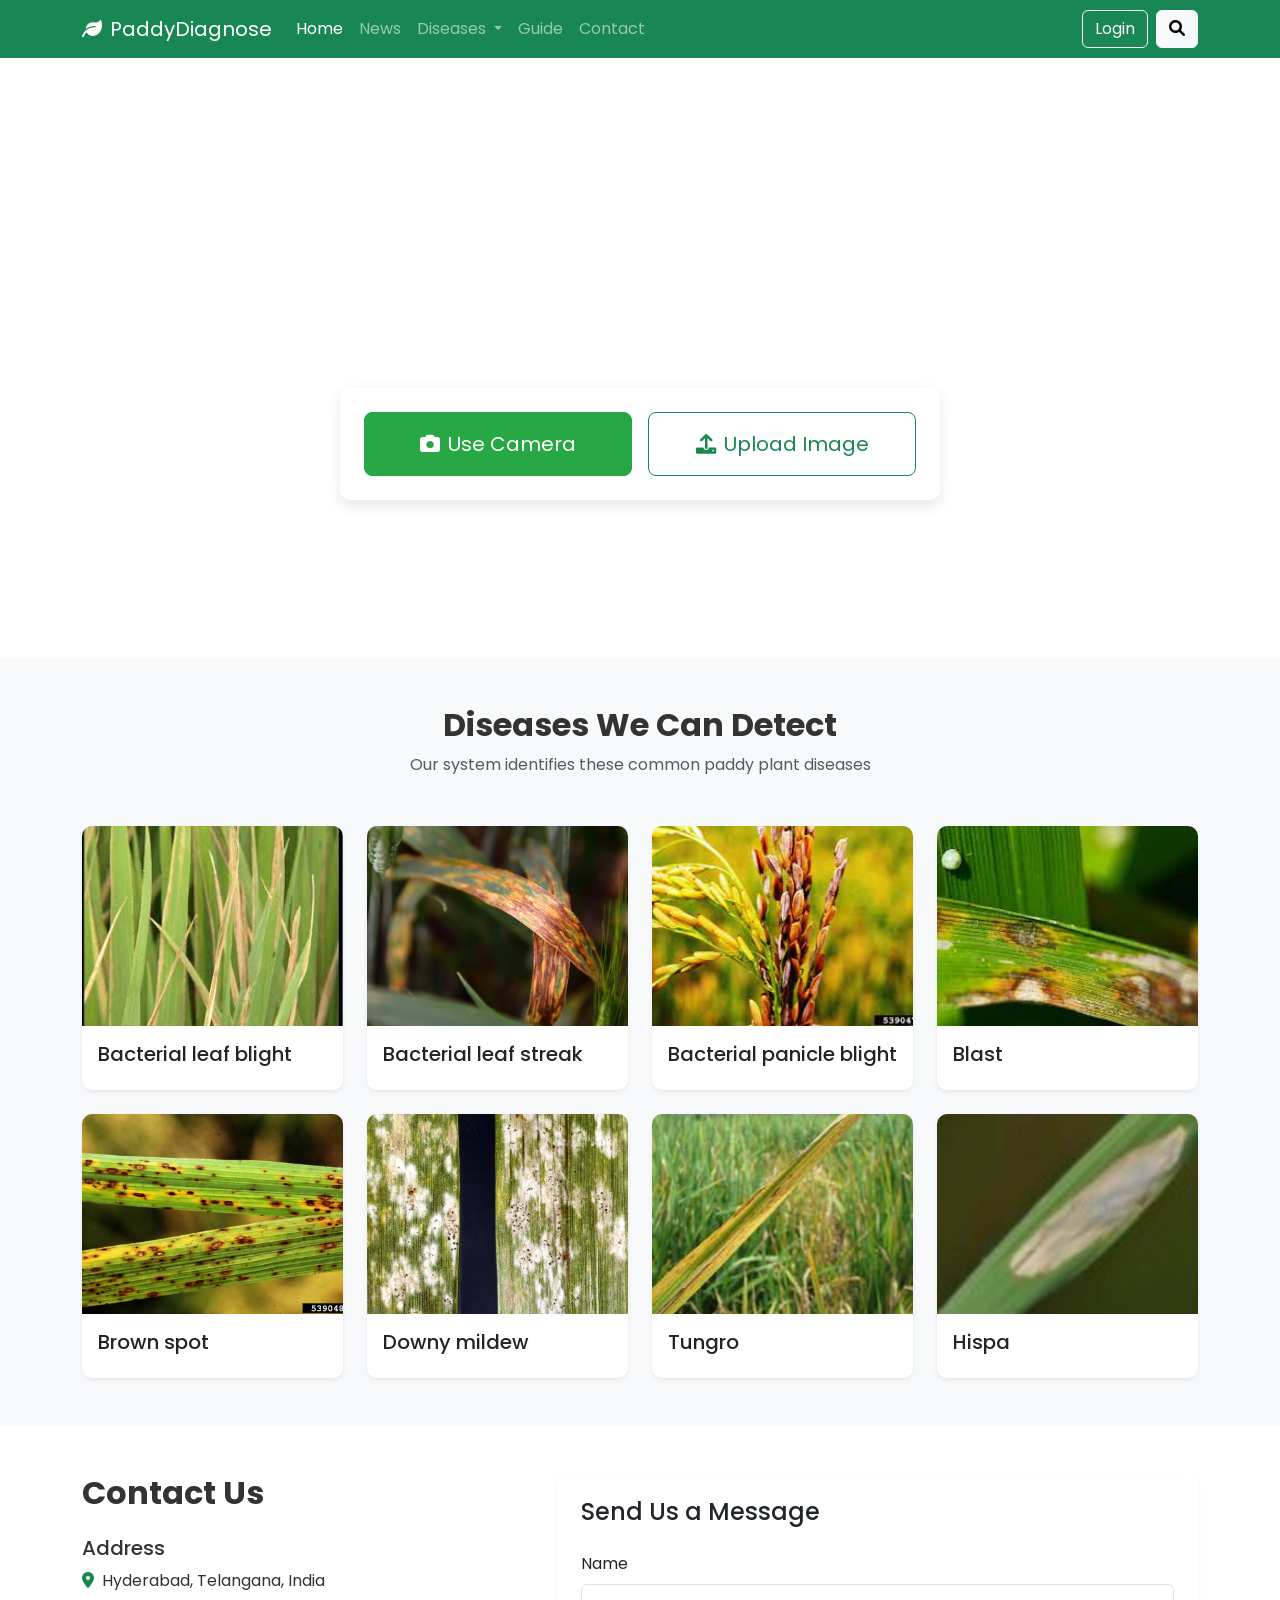
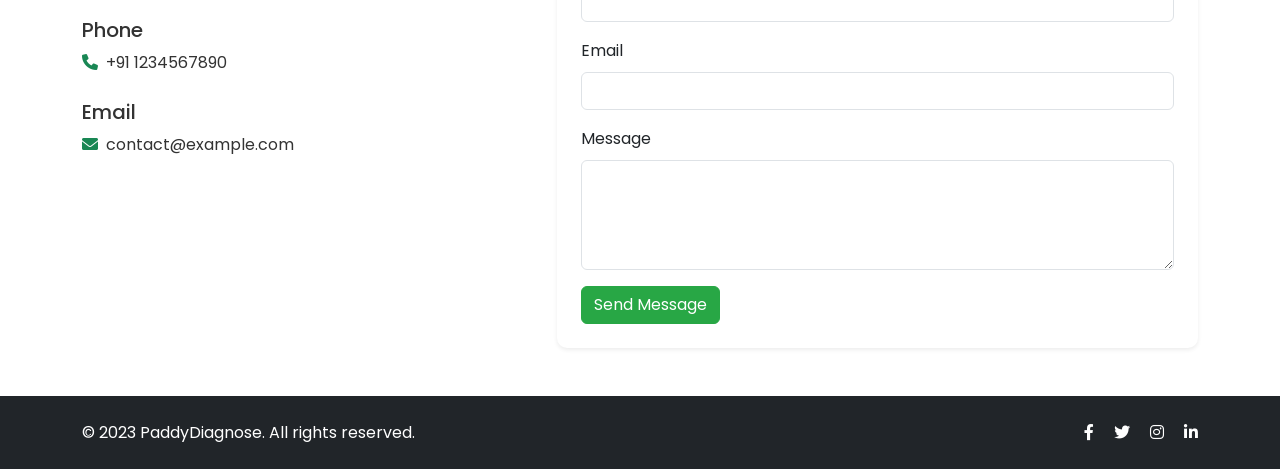
==== templates/index.html @ 66de1a06 "Add files via upload" ====
<!DOCTYPE html>
<html lang="en">
  <head>
    <title>Paddy Plant Disease Detection | AI-Powered Solution</title>
    <meta charset="UTF-8" />
    <meta name="viewport" content="width=device-width, initial-scale=1" />
    <meta
      name="description"
      content="AI-powered paddy plant disease detection system for farmers"
    />

    <!-- Bootstrap 5 -->
    <link
      href="https://cdn.jsdelivr.net/npm/bootstrap@5.1.3/dist/css/bootstrap.min.css"
      rel="stylesheet"
    />
    <!-- Font Awesome 6 -->
    <link
      rel="stylesheet"
      href="https://cdnjs.cloudflare.com/ajax/libs/font-awesome/6.0.0/css/all.min.css"
    />
    <!-- Google Fonts -->
    <link
      href="https://fonts.googleapis.com/css2?family=Poppins:wght@400;500;600;700&family=Open+Sans:wght@400;600&display=swap"
      rel="stylesheet"
    />
    <!-- Custom CSS -->
    <link rel="stylesheet" href="../static/styles.css" />
  </head>
  <body>
    <!-- Navigation -->
    <nav class="navbar navbar-expand-lg navbar-dark bg-success sticky-top">
      <div class="container">
        <a class="navbar-brand" href="/">
          <i class="fas fa-leaf me-2"></i>PaddyDiagnose
        </a>
        <button
          class="navbar-toggler"
          type="button"
          data-bs-toggle="collapse"
          data-bs-target="#navbarNav"
        >
          <span class="navbar-toggler-icon"></span>
        </button>
        <div class="collapse navbar-collapse" id="navbarNav">
          <ul class="navbar-nav me-auto">
            <li class="nav-item">
              <a class="nav-link active" href="/">Home</a>
            </li>
            <li class="nav-item">
              <a class="nav-link" href="#">News</a>
            </li>
            <li class="nav-item dropdown">
              <a
                class="nav-link dropdown-toggle"
                href="#"
                id="diseasesDropdown"
                role="button"
                data-bs-toggle="dropdown"
              >
                Diseases
              </a>
              <div class="dropdown-menu">
                <a class="dropdown-item" href="../new/leafblight.html"
                  >Bacterial leaf blight</a
                >
                <a class="dropdown-item" href="../new/leafstreak.html"
                  >Bacterial leaf streak</a
                >
                <a class="dropdown-item" href="../new/panicle.html"
                  >Bacterial panicle blight</a
                >
                <a class="dropdown-item" href="../new/blast.html">Blast</a>
                <a class="dropdown-item" href="../new/brown.html">Brown spot</a>
                <a class="dropdown-item" href="../new/DeadHeart.html"
                  >Dead heart</a
                >
                <a class="dropdown-item" href="../new/downy.html"
                  >Downy mildew</a
                >
                <a class="dropdown-item" href="../new/hispa.html">Hispa</a>
                <a class="dropdown-item" href="../new/tungro.html">Tungro</a>
              </div>
            </li>
            <li class="nav-item">
              <a class="nav-link" href="#">Guide</a>
            </li>
            <li class="nav-item">
              <a class="nav-link" href="#contact">Contact</a>
            </li>
          </ul>
          <div class="d-flex">
            <div id="google_translate_element" class="me-3"></div>
            <a href="#" class="btn btn-outline-light me-2">Login</a>
            <button class="btn btn-light">
              <i class="fas fa-search"></i>
            </button>
          </div>
        </div>
      </div>
    </nav>

    <!-- Hero Section -->
    <section class="hero-section">
      <div class="container text-center text-white">
        <h1 class="display-4 fw-bold mb-4">Paddy Disease Detection</h1>
        <p class="lead mb-5">
          Upload an image of your paddy plant to detect diseases instantly
        </p>

        <div class="card mx-auto" style="max-width: 600px">
          <div class="card-body p-4">
            <div class="row g-3">
              <div class="col-md-6">
                <a
                  href="../new/camera.html"
                  class="btn btn-success btn-lg w-100 py-3"
                >
                  <i class="fas fa-camera me-2"></i>Use Camera
                </a>
              </div>
              <div class="col-md-6">
                <form
                  id="upload-file"
                  method="post"
                  enctype="multipart/form-data"
                >
                  <label
                    id="upload-label"
                    for="imageUpload"
                    class="btn btn-outline-success btn-lg w-100 py-3 upload-label"
                  >
                    <i class="fas fa-upload me-2"></i>Upload Image
                  </label>
                  <input
                    type="file"
                    name="file"
                    id="imageUpload"
                    accept=".png, .jpg, .jpeg"
                    class="d-none"
                  />
                </form>
              </div>
            </div>

            <div class="image-section mt-4" style="display: none">
              <div class="img-preview mb-4">
                <div id="imagePreview"></div>
              </div>
              <button
                type="button"
                class="btn btn-success btn-lg w-100"
                id="btn-predict"
              >
                <i class="fas fa-search me-2"></i>Analyze Image
              </button>
            </div>

            <div class="loader text-center py-4" style="display: none">
              <div class="spinner-border text-success" role="status">
                <span class="visually-hidden">Loading...</span>
              </div>
              <p class="mt-2 mb-0">Analyzing your image...</p>
            </div>

            <div
              id="invalid-image-alert"
              class="alert alert-danger"
              style="display: none"
            >
              <i class="fas fa-times-circle me-2"></i>
              <strong>Invalid Image:</strong> Please upload a clear photo of
              paddy leaves.
              <div class="mt-2">
                <img
                  src="static/examples/valid_example.jpg"
                  style="height: 100px"
                  class="me-2 border"
                />
                <img
                  src="static/examples/invalid_example.jpg"
                  style="height: 100px"
                  class="border"
                />
              </div>
            </div>

            <!-- Results Section -->
            <div id="result-container" class="mt-4" style="display: none">
              <h3 class="text-center mb-4">Analysis Results</h3>

              <!-- Unknown Disease Alert (new) -->
              <div
                id="unknown-disease-alert"
                class="alert alert-warning"
                style="display: none"
              >
                <i class="fas fa-exclamation-triangle me-2"></i>
                <strong>Low Confidence Detection:</strong> This might be an
                unknown disease.
                <button id="btn-report" class="btn btn-sm btn-warning ms-2">
                  <i class="fas fa-flag me-1"></i> Report
                </button>
              </div>

              <div class="row g-4">
                <!-- Original Image -->
                <div id="original-col" class="col-md-6">
                  <div class="card h-100 shadow-sm fixed-height-card">
                    <div class="card-header bg-success text-white">
                      <h5 class="card-title mb-0">
                        <i class="fas fa-image me-2"></i>Original Image
                      </h5>
                    </div>
                    <div class="card-body text-center p-0">
                      <img
                        id="original-image"
                        src=""
                        class="img-fluid rounded-bottom"
                        style="max-height: 400px; width: auto"
                      />
                    </div>
                  </div>
                </div>

                <!-- Grad-CAM Image -->
                <div id="gradcam-col" class="col-md-6">
                  <div class="card h-100 shadow-sm fixed-height-card">
                    <div class="card-header bg-info text-white">
                      <h5 class="card-title mb-0">
                        <i class="fas fa-search-plus me-2"></i>Disease Heatmap
                      </h5>
                    </div>
                    <div class="card-body text-center p-0">
                      <img
                        id="gradcam-image"
                        src=""
                        class="img-fluid rounded-bottom"
                        style="max-height: 400px; width: auto"
                      />
                    </div>
                  </div>
                </div>
              </div>

              <!-- Prediction Results -->
              <div class="card mt-4 shadow-sm">
                <div class="card-body text-center">
                  <h4 class="card-title mb-3">
                    <i class="fas fa-diagnoses me-2 text-success"></i>Diagnosis
                    Results
                  </h4>
                  <div class="alert alert-success py-3">
                    <h5 class="mb-2">Prediction</h5>
                    <p class="display-6 fw-bold" id="prediction-text">-</p>
                  </div>
                  <!-- Add this right below your prediction text in the results card -->
                  <div class="confidence-display mt-3">
                    <div class="d-flex justify-content-between mb-1">
                      <span>Confidence Level:</span>
                      <span id="confidence-percent" class="fw-bold">-</span>
                    </div>
                    <div class="progress" style="height: 20px">
                      <div
                        id="confidence-bar"
                        class="progress-bar"
                        role="progressbar"
                        style="width: 0%"
                        aria-valuenow="0"
                        aria-valuemin="0"
                        aria-valuemax="100"
                      ></div>
                    </div>
                    <small class="text-muted d-block mt-1" id="confidence-label"
                      >Low confidence</small
                    >
                  </div>
                  <button id="btn-details" class="btn btn-success mt-2">
                    <i class="fas fa-info-circle me-2"></i>View Disease Details
                  </button>
                  <button id="btn-clear" class="btn btn-danger ms-2">
                    <i class="fas fa-times me-1"></i> Clear
                  </button>
                </div>
              </div>

              <!-- Report Modal (new) -->
              <div
                class="modal fade"
                id="reportModal"
                tabindex="-1"
                aria-hidden="true"
              >
                <div class="modal-dialog">
                  <div class="modal-content">
                    <div class="modal-header bg-warning">
                      <h5 class="modal-title">
                        <i class="fas fa-flag me-2"></i>Report Unknown Disease
                      </h5>
                      <button
                        type="button"
                        class="btn-close"
                        data-bs-dismiss="modal"
                        aria-label="Close"
                      ></button>
                    </div>
                    <div class="modal-body">
                      <form id="reportForm">
                        <div class="mb-3">
                          <img
                            id="reportImagePreview"
                            src=""
                            class="img-fluid rounded mb-3"
                          />
                          <label class="form-label"
                            >Describe your observations:</label
                          >
                          <textarea
                            class="form-control"
                            rows="3"
                            required
                          ></textarea>
                        </div>
                        <div class="mb-3">
                          <label class="form-label">Email (optional):</label>
                          <input
                            type="email"
                            class="form-control"
                            placeholder="name@example.com"
                          />
                        </div>
                      </form>
                    </div>
                    <div class="modal-footer">
                      <button
                        type="button"
                        class="btn btn-secondary"
                        data-bs-dismiss="modal"
                      >
                        Cancel
                      </button>
                      <button
                        id="btn-submit-report"
                        type="button"
                        class="btn btn-warning"
                      >
                        <i class="fas fa-paper-plane me-2"></i>Submit Report
                      </button>
                    </div>
                  </div>
                </div>
              </div>
            </div>
          </div>
        </div>
      </div>
    </section>

    <!-- Diseases Section -->
    <section class="py-5 bg-light">
      <div class="container">
        <div class="text-center mb-5">
          <h2 class="fw-bold">Diseases We Can Detect</h2>
          <p class="text-muted">
            Our system identifies these common paddy plant diseases
          </p>
        </div>

        <div class="row g-4">
          <div class="col-md-6 col-lg-4 col-xl-3">
            <a href="../new/leafblight.html" class="text-decoration-none">
              <div class="card disease-card h-100 border-0 shadow-sm">
                <img
                  src="../static/bacterial.jpeg"
                  class="card-img-top"
                  alt="Bacterial leaf blight"
                />
                <div class="card-body">
                  <h5 class="card-title">Bacterial leaf blight</h5>
                </div>
              </div>
            </a>
          </div>
          <div class="col-md-6 col-lg-4 col-xl-3">
            <a href="../new/leafstreak.html" class="text-decoration-none">
              <div class="card disease-card h-100 border-0 shadow-sm">
                <img
                  src="../static/streak1.jpg"
                  class="card-img-top"
                  alt="Bacterial leaf streak"
                />
                <div class="card-body">
                  <h5 class="card-title">Bacterial leaf streak</h5>
                </div>
              </div>
            </a>
          </div>
          <div class="col-md-6 col-lg-4 col-xl-3">
            <a href="../new/panicle.html" class="text-decoration-none">
              <div class="card disease-card h-100 border-0 shadow-sm">
                <img
                  src="../static/panicle.jpeg"
                  class="card-img-top"
                  alt="Bacterial panicle blight"
                />
                <div class="card-body">
                  <h5 class="card-title">Bacterial panicle blight</h5>
                </div>
              </div>
            </a>
          </div>
          <div class="col-md-6 col-lg-4 col-xl-3">
            <a href="../new/blast.html" class="text-decoration-none">
              <div class="card disease-card h-100 border-0 shadow-sm">
                <img
                  src="../static/blast.jpeg"
                  class="card-img-top"
                  alt="Blast"
                />
                <div class="card-body">
                  <h5 class="card-title">Blast</h5>
                </div>
              </div>
            </a>
          </div>
          <div class="col-md-6 col-lg-4 col-xl-3">
            <a href="../new/brown.html" class="text-decoration-none">
              <div class="card disease-card h-100 border-0 shadow-sm">
                <img
                  src="../static/brown.jpg"
                  class="card-img-top"
                  alt="Brown spot"
                />
                <div class="card-body">
                  <h5 class="card-title">Brown spot</h5>
                </div>
              </div>
            </a>
          </div>
          <div class="col-md-6 col-lg-4 col-xl-3">
            <a href="../new/downy.html" class="text-decoration-none">
              <div class="card disease-card h-100 border-0 shadow-sm">
                <img
                  src="../static/downy.jpg"
                  class="card-img-top"
                  alt="Downy mildew"
                />
                <div class="card-body">
                  <h5 class="card-title">Downy mildew</h5>
                </div>
              </div>
            </a>
          </div>
          <div class="col-md-6 col-lg-4 col-xl-3">
            <a href="../new/tungro.html" class="text-decoration-none">
              <div class="card disease-card h-100 border-0 shadow-sm">
                <img
                  src="../static/tungro.jpeg"
                  class="card-img-top"
                  alt="Tungro"
                />
                <div class="card-body">
                  <h5 class="card-title">Tungro</h5>
                </div>
              </div>
            </a>
          </div>
          <div class="col-md-6 col-lg-4 col-xl-3">
            <a href="../new/hispa.html" class="text-decoration-none">
              <div class="card disease-card h-100 border-0 shadow-sm">
                <img
                  src="../static/hispa1.jpeg"
                  class="card-img-top"
                  alt="Hispa"
                />
                <div class="card-body">
                  <h5 class="card-title">Hispa</h5>
                </div>
              </div>
            </a>
          </div>
        </div>
      </div>
    </section>

    <!-- Contact Section -->
    <section id="contact" class="py-5">
      <div class="container">
        <div class="row">
          <div class="col-lg-5 mb-4 mb-lg-0">
            <h2 class="fw-bold mb-4">Contact Us</h2>
            <div class="mb-4">
              <h5>Address</h5>
              <p>
                <i class="fas fa-map-marker-alt me-2 text-success"></i
                >Hyderabad, Telangana, India
              </p>
            </div>
            <div class="mb-4">
              <h5>Phone</h5>
              <p>
                <i class="fas fa-phone me-2 text-success"></i>+91 1234567890
              </p>
            </div>
            <div class="mb-4">
              <h5>Email</h5>
              <p>
                <i class="fas fa-envelope me-2 text-success"></i
                >contact@example.com
              </p>
            </div>
          </div>
          <div class="col-lg-7">
            <div class="card border-0 shadow-sm">
              <div class="card-body p-4">
                <h4 class="mb-4">Send Us a Message</h4>
                <form>
                  <div class="mb-3">
                    <label for="name" class="form-label">Name</label>
                    <input
                      type="text"
                      class="form-control"
                      id="name"
                      required
                    />
                  </div>
                  <div class="mb-3">
                    <label for="email" class="form-label">Email</label>
                    <input
                      type="email"
                      class="form-control"
                      id="email"
                      required
                    />
                  </div>
                  <div class="mb-3">
                    <label for="message" class="form-label">Message</label>
                    <textarea
                      class="form-control"
                      id="message"
                      rows="4"
                      required
                    ></textarea>
                  </div>
                  <button type="submit" class="btn btn-success">
                    Send Message
                  </button>
                </form>
              </div>
            </div>
          </div>
        </div>
      </div>
    </section>

    <!-- Footer -->
    <footer class="py-4 bg-dark text-white">
      <div class="container">
        <div class="row align-items-center">
          <div class="col-md-6 text-center text-md-start mb-3 mb-md-0">
            <p class="mb-0">&copy; 2023 PaddyDiagnose. All rights reserved.</p>
          </div>
          <div class="col-md-6 text-center text-md-end">
            <a href="#" class="text-white me-3"
              ><i class="fab fa-facebook-f"></i
            ></a>
            <a href="#" class="text-white me-3"
              ><i class="fab fa-twitter"></i
            ></a>
            <a href="#" class="text-white me-3"
              ><i class="fab fa-instagram"></i
            ></a>
            <a href="#" class="text-white"
              ><i class="fab fa-linkedin-in"></i
            ></a>
          </div>
        </div>
      </div>
    </footer>

    <!-- Scripts -->
    <script src="https://cdn.jsdelivr.net/npm/bootstrap@5.1.3/dist/js/bootstrap.bundle.min.js"></script>
    <script src="https://code.jquery.com/jquery-3.6.0.min.js"></script>

    <!-- Google Translate -->
    <script type="text/javascript">
      function googleTranslateElementInit() {
        new google.translate.TranslateElement(
          { pageLanguage: "en" },
          "google_translate_element"
        );
      }
    </script>
    <script
      type="text/javascript"
      src="//translate.google.com/translate_a/element.js?cb=googleTranslateElementInit"
    ></script>

    <!-- Custom JS -->
    <script
      src="{{ url_for('static', filename='main.js') }}"
      type="text/javascript"
    ></script>
  </body>
</html>
---- static/styles.css ----
:root {
  --primary-color: #28a745;
  --secondary-color: #218838;
  --dark-color: #343a40;
  --light-color: #f8f9fa;
}

body {
  font-family: "Poppins", sans-serif;
  line-height: 1.6;
  color: #333;
}

/* Hero Section */
.hero-section {
  background: linear-gradient(rgba(0, 0, 0, 0.6), url(../static/paddy.jpg));
  background-size: cover;
  background-position: center;
  min-height: 600px;
  display: flex;
  align-items: center;
  padding: 100px 0;
}

/* Cards */
.card {
  border: none;
  border-radius: 10px;
  box-shadow: 0 5px 15px rgba(0, 0, 0, 0.1);
  transition: transform 0.3s ease;
}

.card:hover {
  transform: translateY(-5px);
}

.disease-card img {
  height: 200px;
  object-fit: cover;
  border-top-left-radius: 10px;
  border-top-right-radius: 10px;
}

/* Image Upload */
#imagePreview {
  height: 250px;
  background-size: contain;
  background-position: center;
  background-repeat: no-repeat;
  border: 2px dashed #ddd;
  border-radius: 5px;
  margin: 0 auto;
}

.upload-label {
  cursor: pointer;
  transition: all 0.3s;
}

.upload-label:hover {
  background-color: var(--primary-color) !important;
  color: white !important;
}

/* Buttons */
.btn-success {
  background-color: var(--primary-color);
  border-color: var(--primary-color);
}

.btn-success:hover {
  background-color: var(--secondary-color);
  border-color: var(--secondary-color);
}

.btn-outline-success:hover {
  color: white;
}

/* Loader */
.loader {
  display: none;
}

/* Responsive adjustments */
@media (max-width: 768px) {
  .hero-section {
    min-height: 500px;
    padding: 60px 0;
  }

  .hero-section h1 {
    font-size: 2.5rem;
  }
}

/* Results Section Styling */
#result-container {
  animation: fadeIn 0.5s ease-out;
}

@keyframes fadeIn {
  from {
    opacity: 0;
    transform: translateY(20px);
  }
  to {
    opacity: 1;
    transform: translateY(0);
  }
}

.card {
  transition: transform 0.3s ease, box-shadow 0.3s ease;
  border: none;
}

.card:hover {
  transform: translateY(-5px);
  box-shadow: 0 10px 20px rgba(0, 0, 0, 0.1);
}

.card-header {
  border-radius: 0.375rem 0.375rem 0 0 !important;
}

#btn-details {
  transition: all 0.3s ease;
  min-width: 200px;
}

#btn-details:hover {
  transform: scale(1.05);
}

/* Image hover effect */
.img-fluid {
  transition: transform 0.3s ease;
  cursor: zoom-in;
}

.img-fluid:hover {
  transform: scale(1.02);
}

/* Responsive adjustments */
@media (max-width: 768px) {
  .display-6 {
    font-size: 1.5rem;
  }
}

/* Add these new styles to your existing CSS */
:root {
  --confidence-high: #28a745;
  --confidence-medium: #ffc107;
  --confidence-low: #dc3545;
}

/* Confidence Bar */
.progress {
  border-radius: 10px;
  background-color: #e9ecef;
  box-shadow: inset 0 1px 3px rgba(0, 0, 0, 0.1);
}

#confidence-bar {
  transition: width 0.5s ease, background-color 0.3s ease;
}

/* Unknown Disease Alert */
#unknown-disease-alert {
  animation: pulseWarning 2s infinite;
}

@keyframes pulseWarning {
  0% {
    box-shadow: 0 0 0 0 rgba(255, 193, 7, 0.7);
  }
  70% {
    box-shadow: 0 0 0 10px rgba(255, 193, 7, 0);
  }
  100% {
    box-shadow: 0 0 0 0 rgba(255, 193, 7, 0);
  }
}

/* Report Modal */
#reportModal .modal-header {
  color: white;
}

#reportImagePreview {
  max-height: 200px;
  object-fit: contain;
  border: 1px solid #dee2e6;
}

/* Responsive Adjustments */
@media (max-width: 768px) {
  #confidence-text {
    font-size: 1rem;
  }

  .display-6 {
    font-size: 1.5rem;
  }
}

/* Badge Styling */
.badge {
  font-size: 0.75em;
  vertical-align: middle;
  margin-left: 0.5em;
}

/* Add to your styles.css */
.confidence-display {
  background: #f8f9fa;
  padding: 1rem;
  border-radius: 8px;
}

/* Add to your styles.css */
#confidence-bar {
  transition: width 0.5s ease;
}

.confidence-high {
  background-color: #28a745; /* Green */
}

.confidence-medium {
  background-color: #ffc107; /* Yellow */
}

.confidence-low {
  background-color: #dc3545; /* Red */
}

.text-confidence-high {
  color: #28a745;
}

.text-confidence-medium {
  color: #ffc107;
}

.text-confidence-low {
  color: #dc3545;
}

/* Add to styles.css */
#invalid-image-alert img {
  object-fit: cover;
  border: 1px solid #dee2e6 !important;
  border-radius: 4px;
}

.dynamic-hide {
  transition: opacity 0.3s ease;
}

.alert-danger img {
  max-height: 150px;
  margin-top: 10px;
}

/* Add to your styles.css */
.prediction-main {
  font-size: 1.5rem;
  font-weight: bold;
  margin-bottom: 0.25rem;
}

.prediction-sub {
  font-size: 0.9rem;
  color: #6c757d;
  font-weight: normal;
}

.prediction-text span {
  display: inline-block;
  vertical-align: middle;
}

.small.text-muted {
  font-size: 0.8em;
  color: #6c757d;
  margin-top: 0.25rem;
}

.text-danger {
  color: #dc3545;
}

/* Ensures consistent card heights */
.fixed-height-card {
  height: 100%;
  display: flex;
  flex-direction: column;
}

.fixed-height-card .card-body {
  min-height: 400px;
  display: flex;
  align-items: center;
  justify-content: center;
}

.card-img-container {
  width: 100%;
  height: 400px;
  display: flex;
  align-items: center;
  justify-content: center;
}
.card-img-container img {
  max-height: 100%;
  max-width: 100%;
  object-fit: contain;
}

#btn-clear {
  display: none; /* Hidden by default */
}
.btn-group {
  display: flex;
  gap: 10px;
}
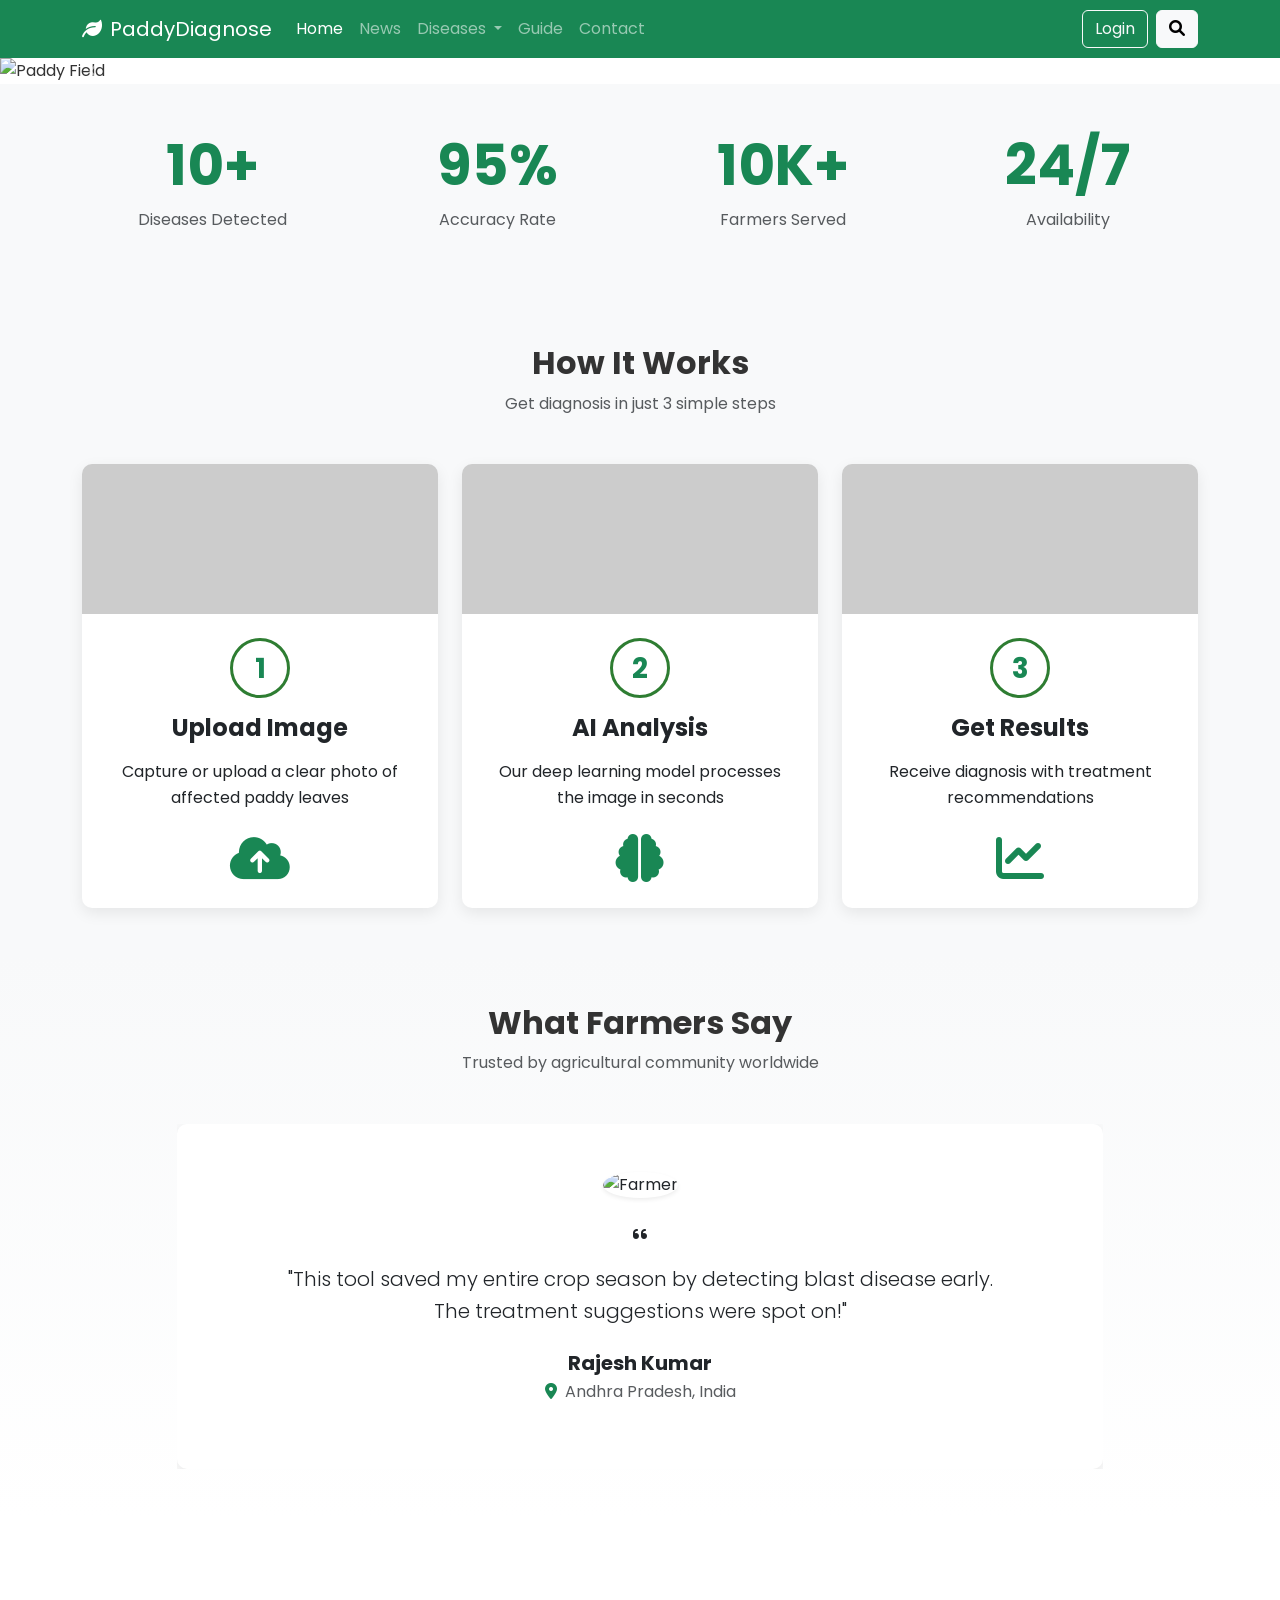
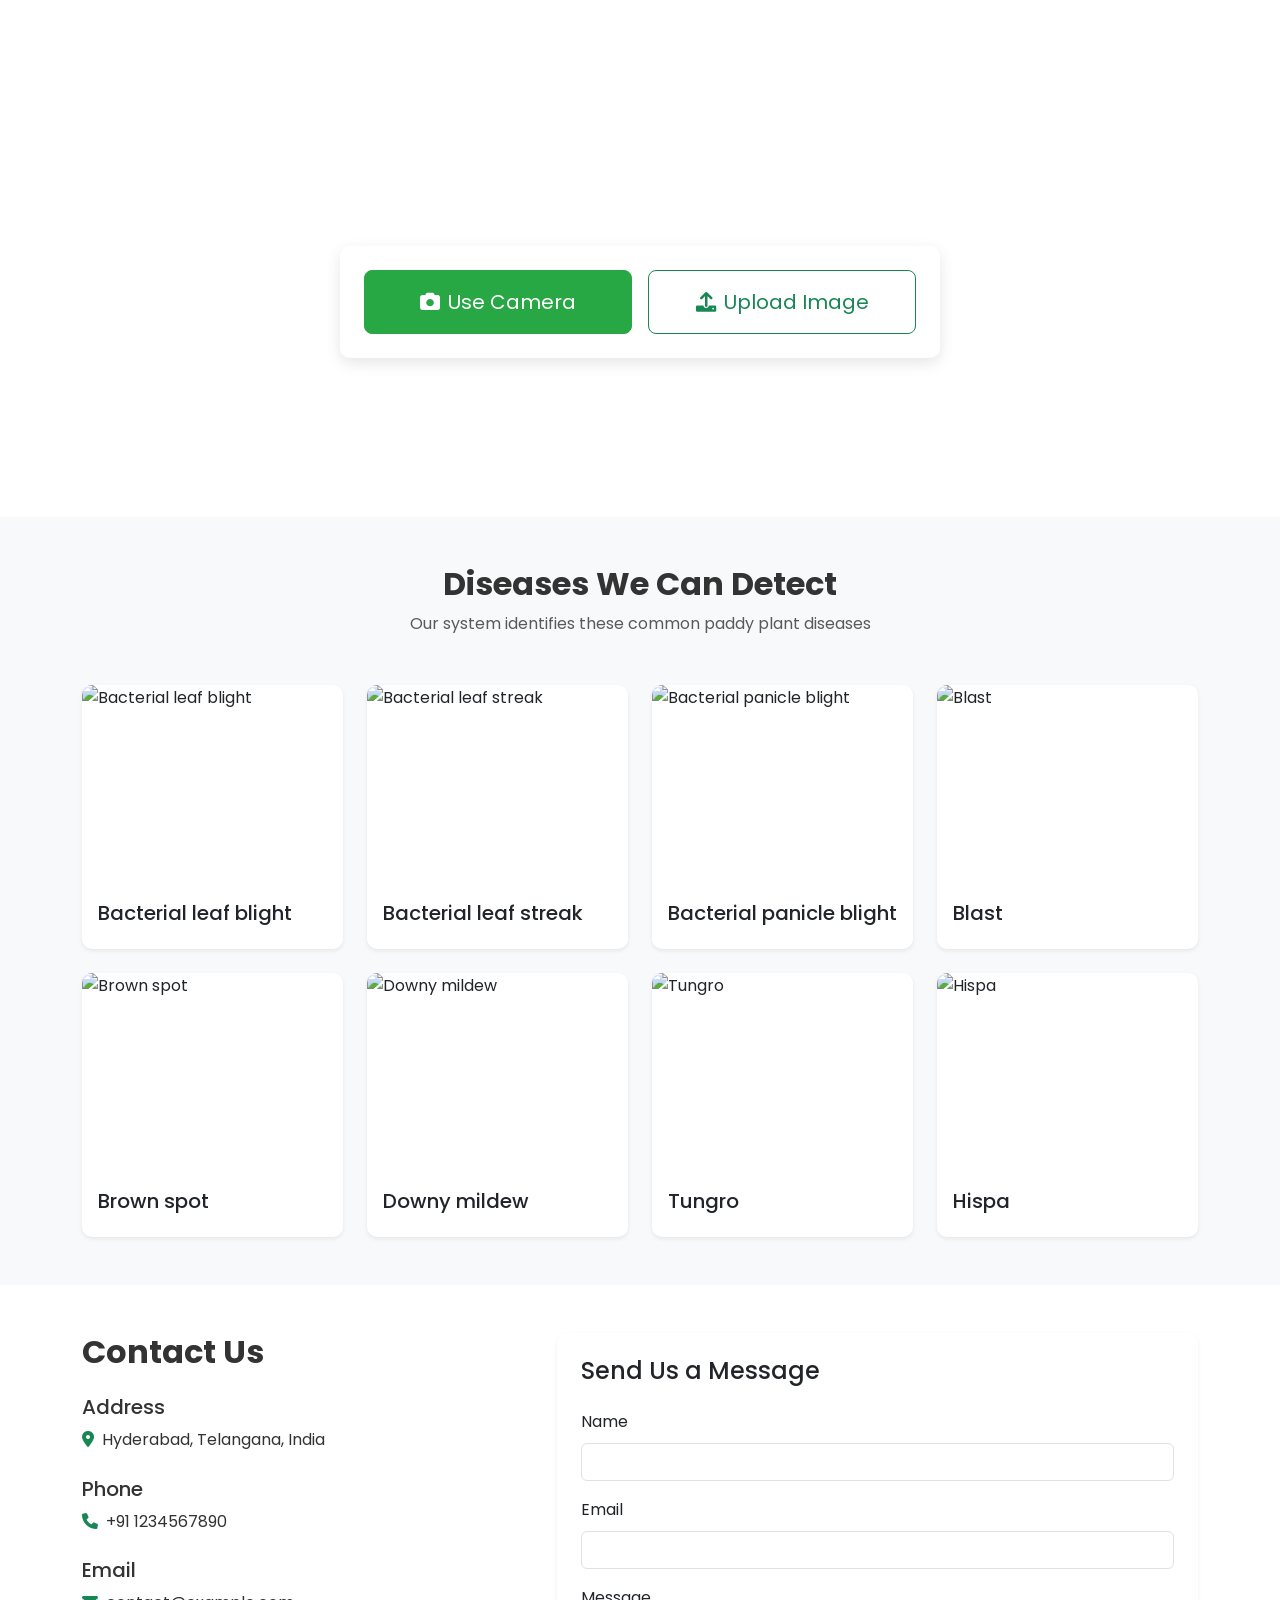
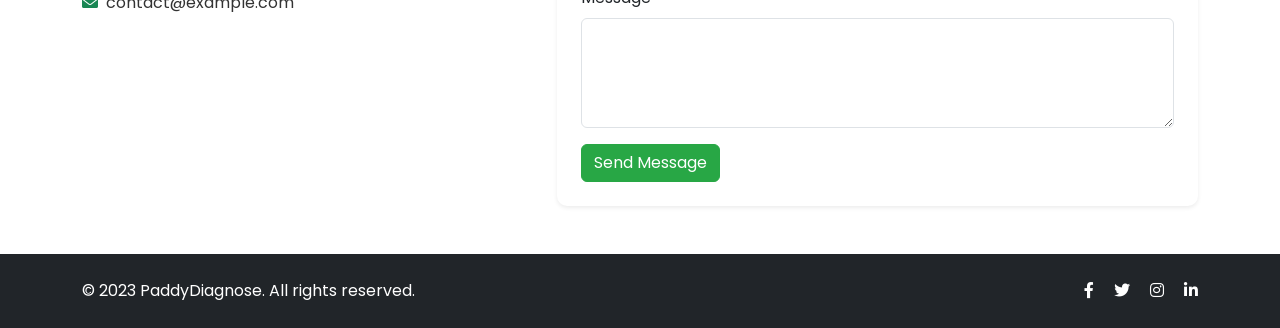
==== commit 789e271d: "Update index.html" ====
--- a/templates/index.html
+++ b/templates/index.html
@@ -100,8 +100,356 @@
       </div>
     </nav>
 
+    <!-- Hero Carousel Section -->
+    <section class="hero-carousel">
+      <div id="heroCarousel" class="carousel slide" data-bs-ride="carousel">
+        <div class="carousel-indicators">
+          <button
+            type="button"
+            data-bs-target="#heroCarousel"
+            data-bs-slide-to="0"
+            class="active"
+          ></button>
+          <button
+            type="button"
+            data-bs-target="#heroCarousel"
+            data-bs-slide-to="1"
+          ></button>
+          <button
+            type="button"
+            data-bs-target="#heroCarousel"
+            data-bs-slide-to="2"
+          ></button>
+        </div>
+        <div class="carousel-inner">
+          <div class="carousel-item active">
+            <img
+              src="../static/carousel1.jpg"
+              class="d-block w-100"
+              alt="Paddy Field"
+            />
+            <div class="carousel-caption d-none d-md-block">
+              <h2>AI-Powered Plant Disease Detection</h2>
+              <p>
+                Get instant diagnosis for your paddy crops with 95% accuracy
+              </p>
+              <a href="#upload-section" class="btn btn-success btn-lg mt-3"
+                >Try Now</a
+              >
+            </div>
+          </div>
+          <div class="carousel-item">
+            <img
+              src="../static/carousel2.jpg"
+              class="d-block w-100"
+              alt="Farmer Using App"
+            />
+            <div class="carousel-caption d-none d-md-block">
+              <h2>Trusted by Farmers Worldwide</h2>
+              <p>Over 10,000 successful diagnoses in the last month</p>
+            </div>
+          </div>
+          <div class="carousel-item">
+            <img
+              src="../static/carousel3.jpg"
+              class="d-block w-100"
+              alt="Disease Examples"
+            />
+            <div class="carousel-caption d-none d-md-block">
+              <h2>Detects 10+ Common Diseases</h2>
+              <p>Including blast, brown spot, and bacterial leaf blight</p>
+            </div>
+          </div>
+        </div>
+        <button
+          class="carousel-control-prev"
+          type="button"
+          data-bs-target="#heroCarousel"
+          data-bs-slide="prev"
+        >
+          <span class="carousel-control-prev-icon"></span>
+          <span class="visually-hidden">Previous</span>
+        </button>
+        <button
+          class="carousel-control-next"
+          type="button"
+          data-bs-target="#heroCarousel"
+          data-bs-slide="next"
+        >
+          <span class="carousel-control-next-icon"></span>
+          <span class="visually-hidden">Next</span>
+        </button>
+      </div>
+    </section>
+
+    <!-- Stats Section -->
+    <section class="py-5 bg-light">
+      <div class="container">
+        <div class="row text-center">
+          <div class="col-md-3">
+            <div class="counter-box">
+              <h2 class="display-4 text-success fw-bold">10+</h2>
+              <p class="text-muted">Diseases Detected</p>
+            </div>
+          </div>
+          <div class="col-md-3">
+            <div class="counter-box">
+              <h2 class="display-4 text-success fw-bold">95%</h2>
+              <p class="text-muted">Accuracy Rate</p>
+            </div>
+          </div>
+          <div class="col-md-3">
+            <div class="counter-box">
+              <h2 class="display-4 text-success fw-bold">10K+</h2>
+              <p class="text-muted">Farmers Served</p>
+            </div>
+          </div>
+          <div class="col-md-3">
+            <div class="counter-box">
+              <h2 class="display-4 text-success fw-bold">24/7</h2>
+              <p class="text-muted">Availability</p>
+            </div>
+          </div>
+        </div>
+      </div>
+    </section>
+
+    <!-- How It Works Section -->
+    <section class="py-5" id="how-it-works" style="background-color: #f8f9fa">
+      <div class="container">
+        <div class="text-center mb-5">
+          <h2 class="fw-bold">How It Works</h2>
+          <p class="text-muted">Get diagnosis in just 3 simple steps</p>
+        </div>
+        <div class="row g-4">
+          <!-- Step 1 -->
+          <div class="col-md-4">
+            <div
+              class="card border-0 h-100 overflow-hidden"
+              style="box-shadow: 0 5px 15px rgba(0, 0, 0, 0.08)"
+            >
+              <div class="card-body text-center p-0 position-relative">
+                <div
+                  class="step-image-overlay"
+                  style="
+                    background: linear-gradient(
+                        rgba(0, 0, 0, 0.2),
+                        rgba(0, 0, 0, 0.2)
+                      ),
+                      url('../static/step1.png');
+                    background-size: cover;
+                    background-position: center;
+                    height: 150px;
+                  "
+                ></div>
+                <div class="p-4 position-relative" style="z-index: 2">
+                  <div
+                    class="step-number bg-white text-success rounded-circle d-inline-flex align-items-center justify-content-center mb-3"
+                    style="width: 60px; height: 60px; border: 3px solid #2e7d32"
+                  >
+                    <h3 class="mb-0 fw-bold">1</h3>
+                  </div>
+                  <h4 class="fw-bold mb-3">Upload Image</h4>
+                  <p class="mb-4">
+                    Capture or upload a clear photo of affected paddy leaves
+                  </p>
+                  <div class="step-icon">
+                    <i class="fas fa-cloud-upload-alt fa-3x text-success"></i>
+                  </div>
+                </div>
+              </div>
+            </div>
+          </div>
+
+          <!-- Step 2 -->
+          <div class="col-md-4">
+            <div
+              class="card border-0 h-100 overflow-hidden"
+              style="box-shadow: 0 5px 15px rgba(0, 0, 0, 0.08)"
+            >
+              <div class="card-body text-center p-0 position-relative">
+                <div
+                  class="step-image-overlay"
+                  style="
+                    background: linear-gradient(
+                        rgba(0, 0, 0, 0.2),
+                        rgba(0, 0, 0, 0.2)
+                      ),
+                      url('../static/step2.png');
+                    background-size: cover;
+                    background-position: center;
+                    height: 150px;
+                  "
+                ></div>
+                <div class="p-4 position-relative" style="z-index: 2">
+                  <div
+                    class="step-number bg-white text-success rounded-circle d-inline-flex align-items-center justify-content-center mb-3"
+                    style="width: 60px; height: 60px; border: 3px solid #2e7d32"
+                  >
+                    <h3 class="mb-0 fw-bold">2</h3>
+                  </div>
+                  <h4 class="fw-bold mb-3">AI Analysis</h4>
+                  <p class="mb-4">
+                    Our deep learning model processes the image in seconds
+                  </p>
+                  <div class="step-icon">
+                    <i class="fas fa-brain fa-3x text-success"></i>
+                  </div>
+                </div>
+              </div>
+            </div>
+          </div>
+
+          <!-- Step 3 -->
+          <div class="col-md-4">
+            <div
+              class="card border-0 h-100 overflow-hidden"
+              style="box-shadow: 0 5px 15px rgba(0, 0, 0, 0.08)"
+            >
+              <div class="card-body text-center p-0 position-relative">
+                <div
+                  class="step-image-overlay"
+                  style="
+                    background: linear-gradient(
+                        rgba(0, 0, 0, 0.2),
+                        rgba(0, 0, 0, 0.2)
+                      ),
+                      url('../static/step3.png');
+                    background-size: cover;
+                    background-position: center;
+                    height: 150px;
+                  "
+                ></div>
+                <div class="p-4 position-relative" style="z-index: 2">
+                  <div
+                    class="step-number bg-white text-success rounded-circle d-inline-flex align-items-center justify-content-center mb-3"
+                    style="width: 60px; height: 60px; border: 3px solid #2e7d32"
+                  >
+                    <h3 class="mb-0 fw-bold">3</h3>
+                  </div>
+                  <h4 class="fw-bold mb-3">Get Results</h4>
+                  <p class="mb-4">
+                    Receive diagnosis with treatment recommendations
+                  </p>
+                  <div class="step-icon">
+                    <i class="fas fa-chart-line fa-3x text-success"></i>
+                  </div>
+                </div>
+              </div>
+            </div>
+          </div>
+        </div>
+      </div>
+    </section>
+
+    <!-- Testimonials Section -->
+    <section
+      class="py-5"
+      style="background: linear-gradient(to bottom, #f8f9fa 0%, #ffffff 100%)"
+    >
+      <div class="container">
+        <div class="text-center mb-5">
+          <h2 class="fw-bold">What Farmers Say</h2>
+          <p class="text-muted">Trusted by agricultural community worldwide</p>
+        </div>
+        <div class="row">
+          <div class="col-lg-10 mx-auto">
+            <div
+              id="testimonialCarousel"
+              class="carousel slide"
+              data-bs-ride="carousel"
+            >
+              <div class="carousel-inner">
+                <!-- Testimonial 1 -->
+                <div class="carousel-item active">
+                  <div class="card border-0 testimonial-card">
+                    <div class="card-body p-5 text-center position-relative">
+                      <!-- Decorative elements -->
+                      <div
+                        class="position-absolute top-0 start-0 w-100 h-100 testimonial-pattern"
+                      ></div>
+
+                      <img
+                        src="../static/farmer1.jpg"
+                        class="rounded-circle mb-4 shadow-sm testimonial-img"
+                        width="120"
+                        alt="Farmer"
+                      />
+                      <div class="quote-icon mb-3">
+                        <i class="fas fa-quote-left"></i>
+                      </div>
+                      <p class="lead mb-4 px-lg-5 testimonial-text">
+                        "This tool saved my entire crop season by detecting
+                        blast disease early. The treatment suggestions were spot
+                        on!"
+                      </p>
+                      <h5 class="mb-1 fw-bold">Rajesh Kumar</h5>
+                      <p class="text-muted">
+                        <i class="fas fa-map-marker-alt me-1 text-success"></i>
+                        Andhra Pradesh, India
+                      </p>
+                    </div>
+                  </div>
+                </div>
+
+                <!-- Testimonial 2 -->
+                <div class="carousel-item">
+                  <div class="card border-0 testimonial-card">
+                    <div class="card-body p-5 text-center position-relative">
+                      <div
+                        class="position-absolute top-0 start-0 w-100 h-100 testimonial-pattern"
+                      ></div>
+
+                      <img
+                        src="../static/farmer2.jpg"
+                        class="rounded-circle mb-4 shadow-sm testimonial-img"
+                        width="120"
+                        alt="Farmer"
+                      />
+                      <div class="quote-icon mb-3">
+                        <i class="fas fa-quote-left"></i>
+                      </div>
+                      <p class="lead mb-4 px-lg-5 testimonial-text">
+                        "As a small farmer, I can't afford lab tests. This free
+                        tool gives me professional-level diagnosis in minutes."
+                      </p>
+                      <h5 class="mb-1 fw-bold">Goutham Patel</h5>
+                      <p class="text-muted">
+                        <i class="fas fa-map-marker-alt me-1 text-success"></i>
+                        Punjab, India
+                      </p>
+                    </div>
+                  </div>
+                </div>
+              </div>
+
+              <!-- Carousel Controls -->
+              <button
+                class="carousel-control-prev"
+                type="button"
+                data-bs-target="#testimonialCarousel"
+                data-bs-slide="prev"
+              >
+                <span class="carousel-control-prev-icon"></span>
+                <span class="visually-hidden">Previous</span>
+              </button>
+              <button
+                class="carousel-control-next"
+                type="button"
+                data-bs-target="#testimonialCarousel"
+                data-bs-slide="next"
+              >
+                <span class="carousel-control-next-icon"></span>
+                <span class="visually-hidden">Next</span>
+              </button>
+            </div>
+          </div>
+        </div>
+      </div>
+    </section>
+
     <!-- Hero Section -->
-    <section class="hero-section">
+    <section class="hero-section" id="upload-section">
       <div class="container text-center text-white">
         <h1 class="display-4 fw-bold mb-4">Paddy Disease Detection</h1>
         <p class="lead mb-5">
